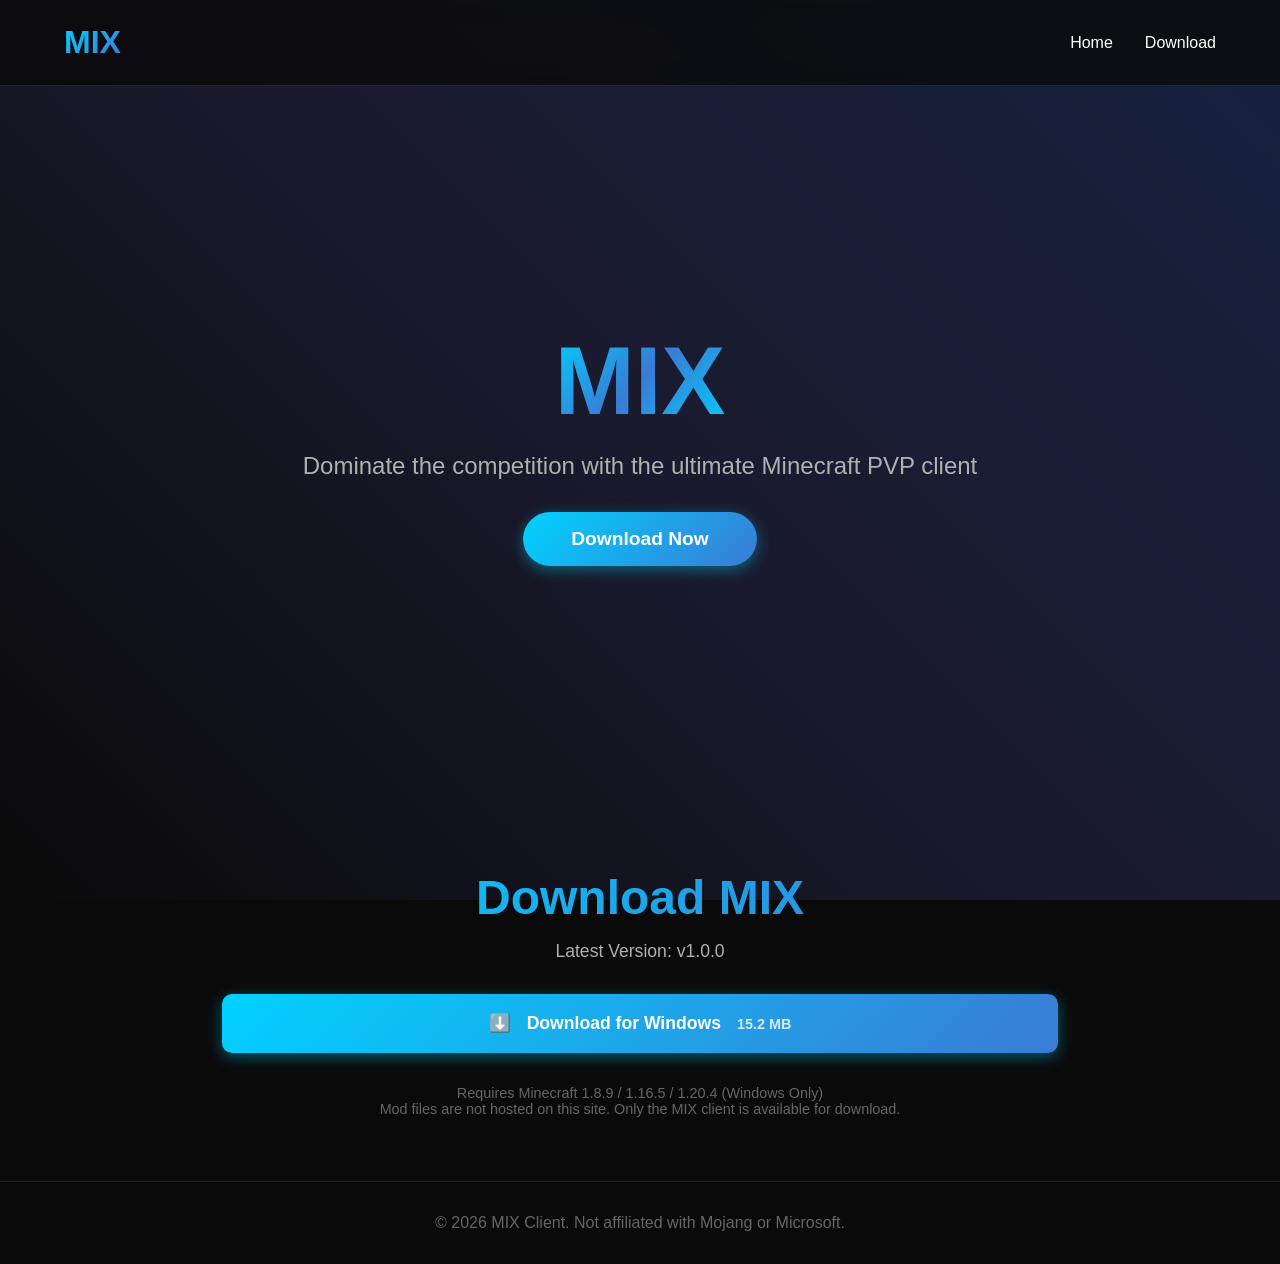
==== index.html @ 73799f76 "Current Website" ====
<!DOCTYPE html>
<html lang="en">
<head>
    <meta charset="UTF-8">
    <meta name="viewport" content="width=device-width, initial-scale=1.0">
    <title>MIX - Minecraft PVP Client</title>
    <link rel="stylesheet" href="style.css">
</head>
<body>
    <div class="bg-animation"></div>
    
    <nav>
        <div class="logo">MIX</div>
        <div class="nav-links">
            <a href="#home">Home</a>
            <a href="#download">Download</a>
        </div>
    </nav>

    <main>
        <section id="home" class="hero">
            <h1>MIX</h1>
            <p class="tagline">Dominate the competition with the ultimate Minecraft PVP client</p>
            <a href="#download" class="cta-button">Download Now</a>
        </section>

        <section id="download" class="download">
            <h2>Download MIX</h2>
            <p class="version">Latest Version: v1.0.0</p>
            <div class="download-options">
                <a href="downloads/MIX-Client-v1.0.0.jar" download class="download-btn primary">
                    <span class="btn-icon">⬇️</span>
                    <span class="btn-text">Download for Windows</span>
                    <span class="btn-size">15.2 MB</span>
                </a>
            </div>
            <p class="note">Requires Minecraft 1.8.9 / 1.16.5 / 1.20.4 (Windows Only)</p>
            <p class="note">Mod files are not hosted on this site. Only the MIX client is available for download.</p>
        </section>
    </main>

    <footer>
        <p>&copy; 2026 MIX Client. Not affiliated with Mojang or Microsoft.</p>
    </footer>
</body>
</html>
---- style.css ----
* {
    margin: 0;
    padding: 0;
    box-sizing: border-box;
}

body {
    font-family: 'Segoe UI', Tahoma, Geneva, Verdana, sans-serif;
    background: #0a0a0a;
    color: #ffffff;
    overflow-x: hidden;
}

.bg-animation {
    position: fixed;
    top: 0;
    left: 0;
    width: 100%;
    height: 100%;
    background: linear-gradient(45deg, #0a0a0a 0%, #1a1a2e 50%, #16213e 100%);
    z-index: -1;
    animation: gradientShift 10s ease infinite;
}

@keyframes gradientShift {
    0%, 100% { background-position: 0% 50%; }
    50% { background-position: 100% 50%; }
}

nav {
    display: flex;
    justify-content: space-between;
    align-items: center;
    padding: 1.5rem 4rem;
    background: rgba(10, 10, 10, 0.8);
    backdrop-filter: blur(10px);
    position: sticky;
    top: 0;
    z-index: 100;
    border-bottom: 1px solid rgba(255, 255, 255, 0.1);
}

.logo {
    font-size: 2rem;
    font-weight: bold;
    background: linear-gradient(135deg, #00d2ff, #3a7bd5);
    -webkit-background-clip: text;
    -webkit-text-fill-color: transparent;
    background-clip: text;
}

.nav-links {
    display: flex;
    gap: 2rem;
}

.nav-links a {
    color: #ffffff;
    text-decoration: none;
    font-weight: 500;
    transition: color 0.3s;
}

.nav-links a:hover {
    color: #00d2ff;
}

.hero {
    display: flex;
    flex-direction: column;
    align-items: center;
    justify-content: center;
    min-height: 80vh;
    text-align: center;
    padding: 2rem;
}

.hero h1 {
    font-size: 6rem;
    font-weight: 900;
    background: linear-gradient(135deg, #00d2ff, #3a7bd5, #00d2ff);
    -webkit-background-clip: text;
    -webkit-text-fill-color: transparent;
    background-clip: text;
    margin-bottom: 1rem;
    animation: glow 2s ease-in-out infinite alternate;
}

@keyframes glow {
    from { filter: drop-shadow(0 0 20px rgba(0, 210, 255, 0.5)); }
    to { filter: drop-shadow(0 0 40px rgba(58, 123, 213, 0.8)); }
}

.tagline {
    font-size: 1.5rem;
    margin-bottom: 2rem;
    color: #b0b0b0;
}

.cta-button {
    display: inline-block;
    padding: 1rem 3rem;
    background: linear-gradient(135deg, #00d2ff, #3a7bd5);
    color: white;
    text-decoration: none;
    border-radius: 50px;
    font-size: 1.2rem;
    font-weight: bold;
    transition: transform 0.3s, box-shadow 0.3s;
    box-shadow: 0 4px 15px rgba(0, 210, 255, 0.4);
}

.cta-button:hover {
    transform: translateY(-3px);
    box-shadow: 0 6px 25px rgba(0, 210, 255, 0.6);
}

.features {
    padding: 4rem 2rem;
    max-width: 1200px;
    margin: 0 auto;
}

.features h2 {
    text-align: center;
    font-size: 3rem;
    margin-bottom: 3rem;
    background: linear-gradient(135deg, #00d2ff, #3a7bd5);
    -webkit-background-clip: text;
    -webkit-text-fill-color: transparent;
    background-clip: text;
}

.feature-grid {
    display: grid;
    grid-template-columns: repeat(auto-fit, minmax(250px, 1fr));
    gap: 2rem;
}

.feature-card {
    background: rgba(255, 255, 255, 0.05);
    padding: 2rem;
    border-radius: 15px;
    border: 1px solid rgba(255, 255, 255, 0.1);
    transition: transform 0.3s, border-color 0.3s;
}

.feature-card:hover {
    transform: translateY(-5px);
    border-color: #00d2ff;
}

.feature-card h3 {
    font-size: 1.5rem;
    margin-bottom: 1rem;
    color: #00d2ff;
}

.feature-card p {
    color: #b0b0b0;
    line-height: 1.6;
}

.download {
    padding: 4rem 2rem;
    text-align: center;
    max-width: 900px;
    margin: 0 auto;
}

.download h2 {
    font-size: 3rem;
    margin-bottom: 1rem;
    background: linear-gradient(135deg, #00d2ff, #3a7bd5);
    -webkit-background-clip: text;
    -webkit-text-fill-color: transparent;
    background-clip: text;
}

.version {
    color: #b0b0b0;
    margin-bottom: 2rem;
    font-size: 1.1rem;
}

.download-options {
    display: flex;
    flex-direction: column;
    gap: 1rem;
    margin-bottom: 2rem;
}

.download-btn {
    display: flex;
    align-items: center;
    justify-content: center;
    gap: 1rem;
    padding: 1.2rem 2rem;
    border-radius: 10px;
    text-decoration: none;
    font-weight: bold;
    font-size: 1.1rem;
    transition: transform 0.3s, box-shadow 0.3s;
}

.download-btn.primary {
    background: linear-gradient(135deg, #00d2ff, #3a7bd5);
    color: white;
    box-shadow: 0 4px 15px rgba(0, 210, 255, 0.4);
}

.download-btn.secondary {
    background: rgba(255, 255, 255, 0.1);
    color: white;
    border: 2px solid rgba(0, 210, 255, 0.5);
}

.download-btn:hover {
    transform: translateY(-3px);
    box-shadow: 0 6px 25px rgba(0, 210, 255, 0.6);
}

.btn-size {
    font-size: 0.9rem;
    opacity: 0.8;
}

.note {
    color: #666;
    font-size: 0.9rem;
}

footer {
    text-align: center;
    padding: 2rem;
    border-top: 1px solid rgba(255, 255, 255, 0.1);
    color: #666;
}
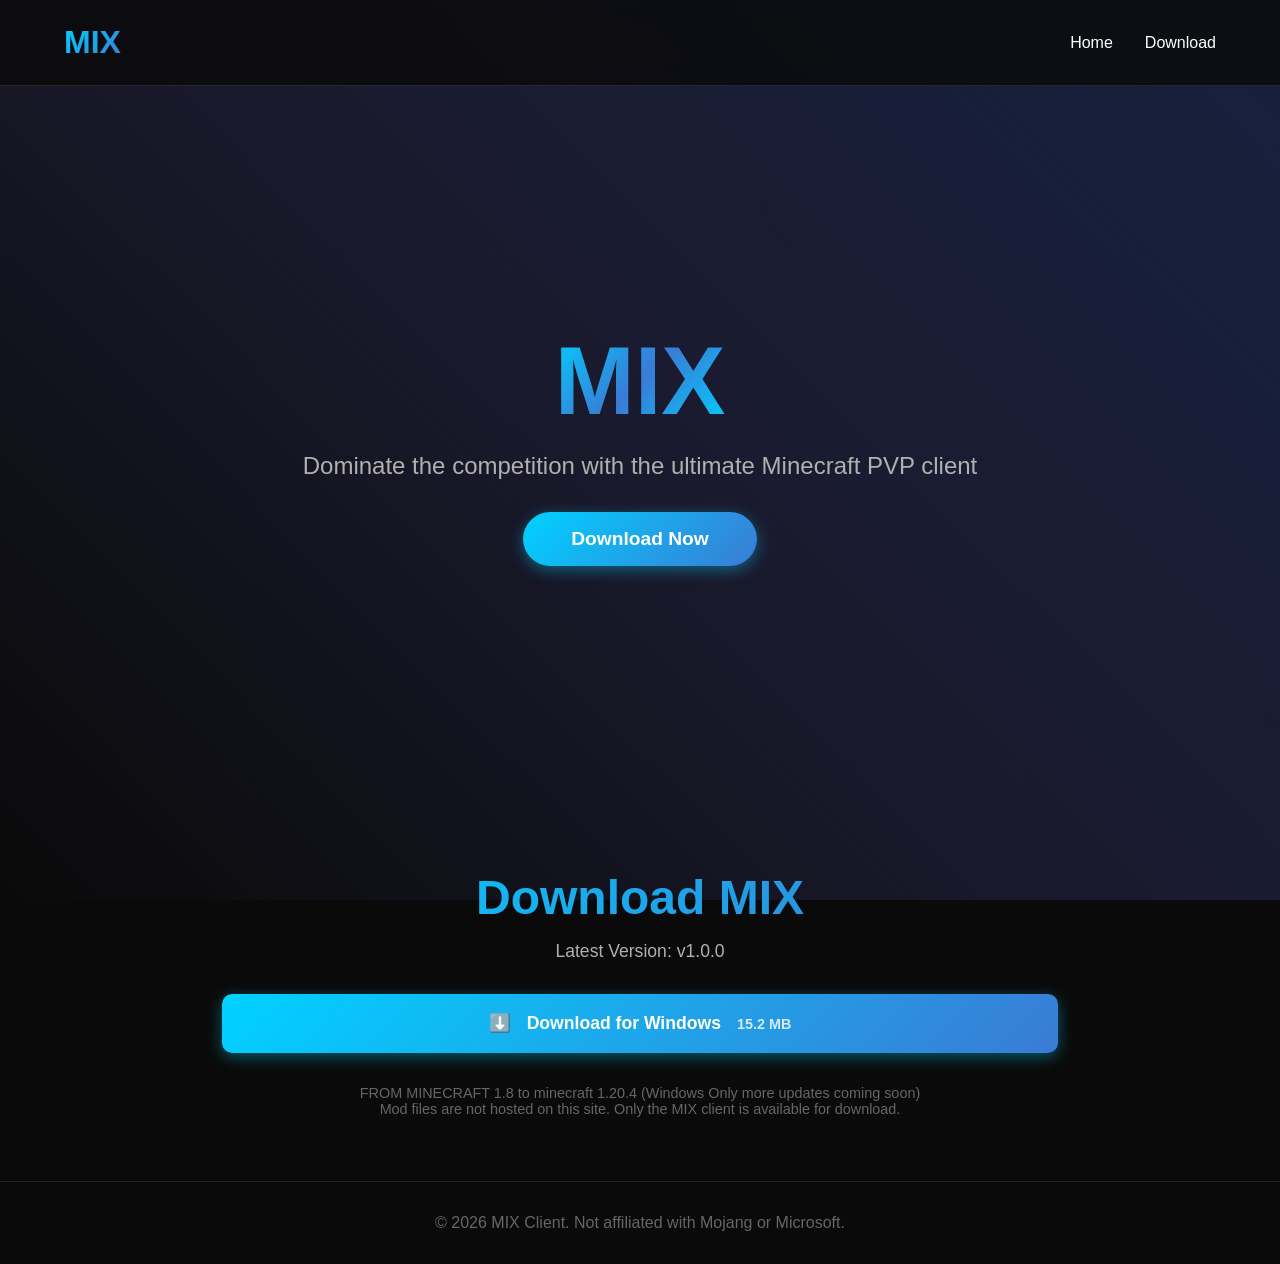
==== commit ee83a0cf: "Update index.html" ====
--- a/index.html
+++ b/index.html
@@ -34,7 +34,7 @@
                     <span class="btn-size">15.2 MB</span>
                 </a>
             </div>
-            <p class="note">Requires Minecraft 1.8.9 / 1.16.5 / 1.20.4 (Windows Only)</p>
+            <p class="note"> FROM MINECRAFT  1.8 to minecraft 1.20.4 (Windows Only more updates coming soon)</p>
             <p class="note">Mod files are not hosted on this site. Only the MIX client is available for download.</p>
         </section>
     </main>
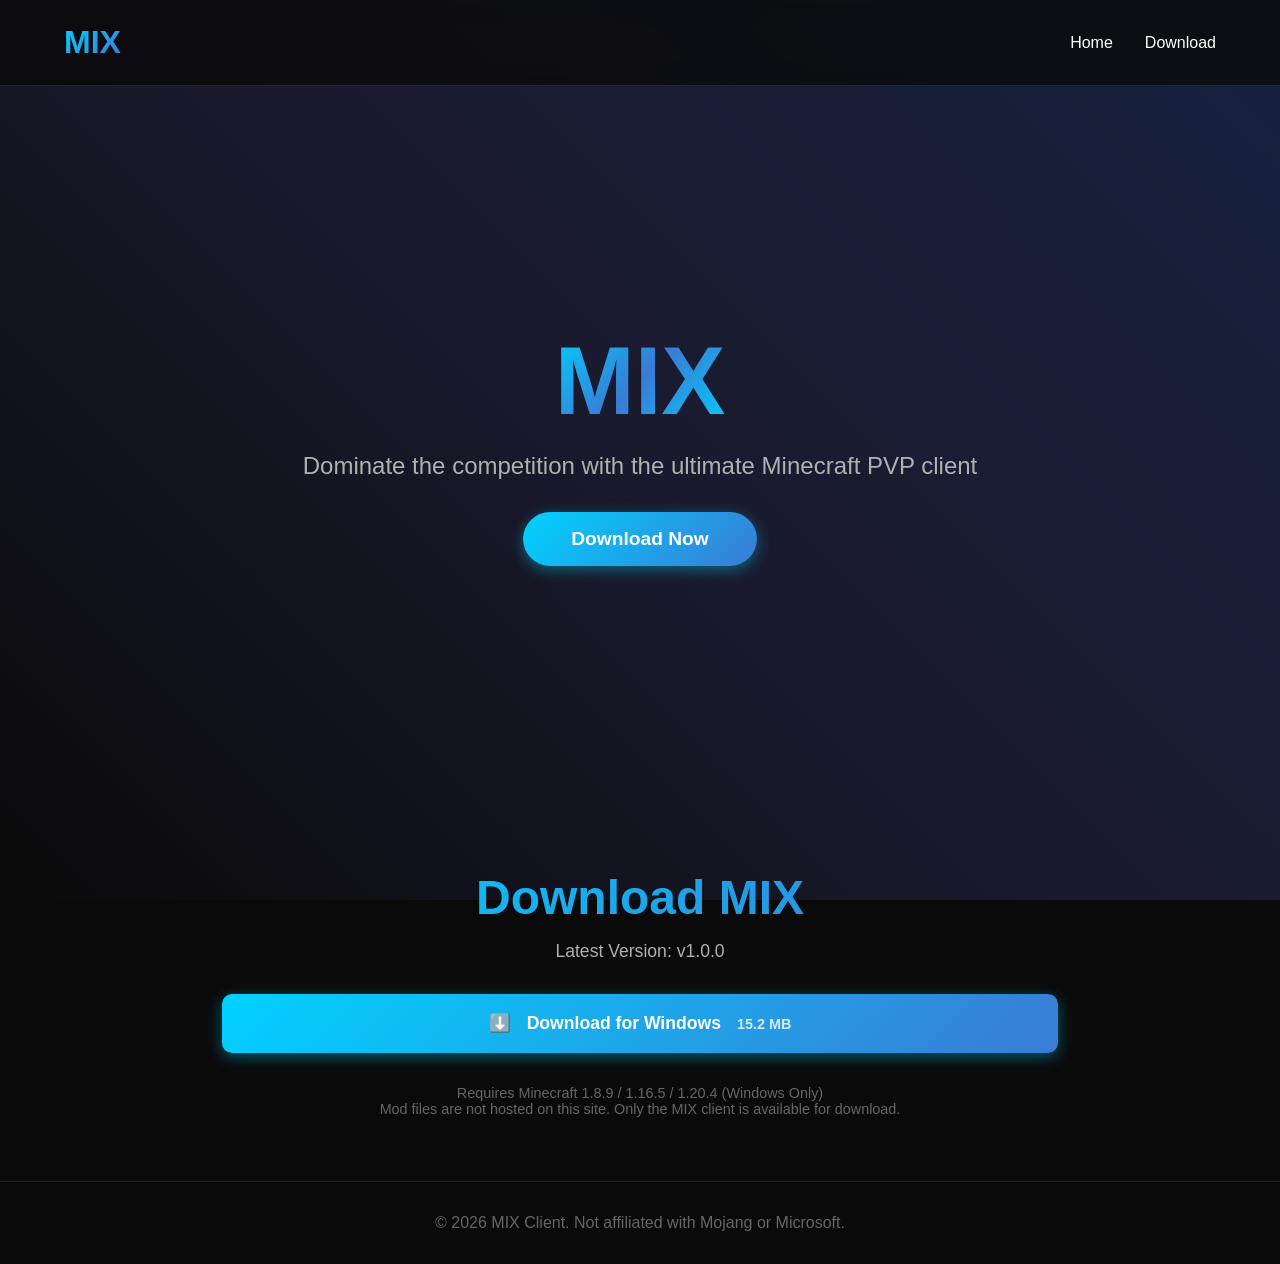
==== commit a084e18d: "New updated Files  From the Site" ====
--- a/index.html
+++ b/index.html
@@ -34,7 +34,7 @@
                     <span class="btn-size">15.2 MB</span>
                 </a>
             </div>
-            <p class="note"> FROM MINECRAFT  1.8 to minecraft 1.20.4 (Windows Only more updates coming soon)</p>
+            <p class="note">Requires Minecraft 1.8.9 / 1.16.5 / 1.20.4 (Windows Only)</p>
             <p class="note">Mod files are not hosted on this site. Only the MIX client is available for download.</p>
         </section>
     </main>
